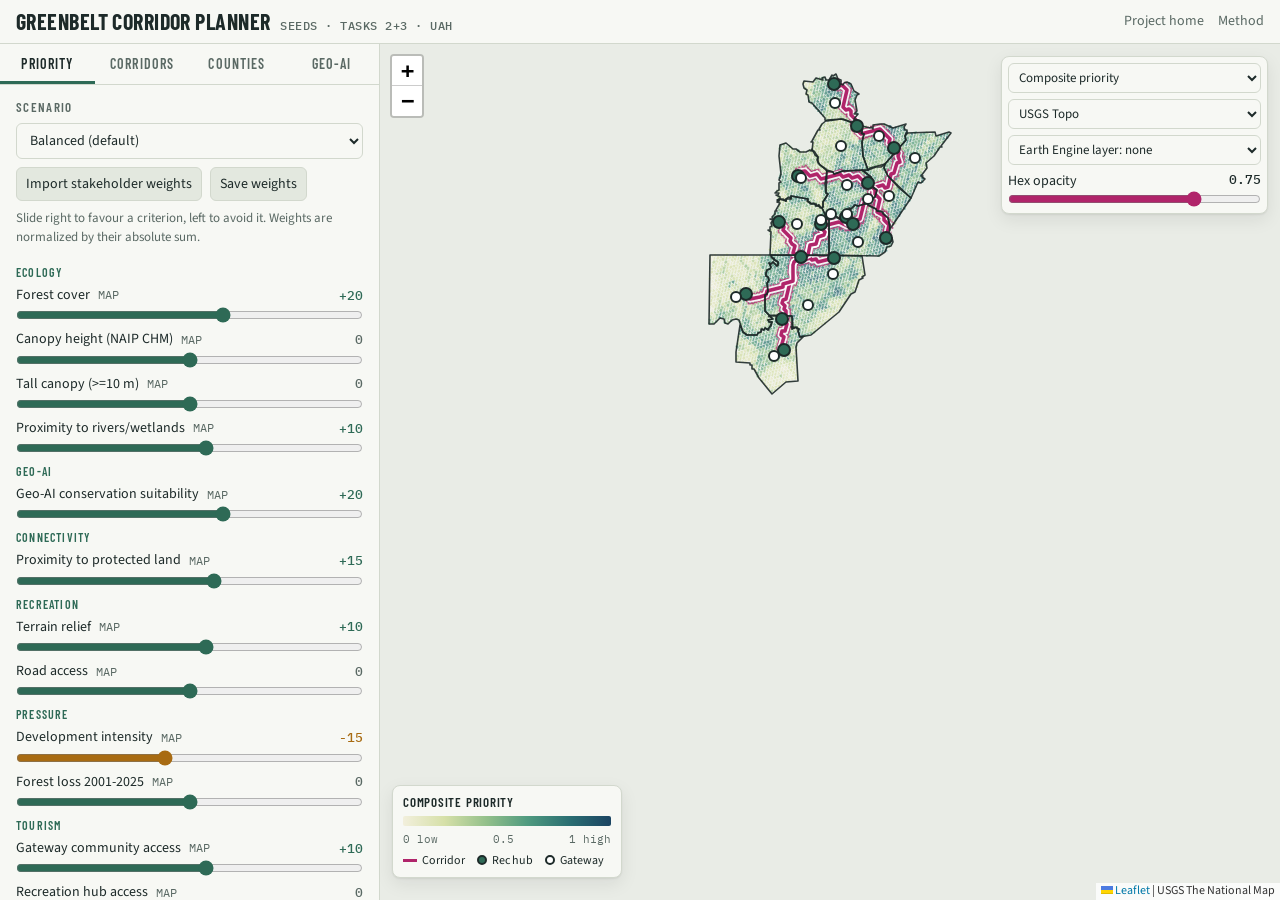
==== Task 2 Multi-County Feasibility Study and Greenbelt Corridor Planning/greenbelt_corridor_planner/docs/tool/index.html @ 0cd9804b "Greenbelt corridor planner: fresh build with GEE data" ====
<!doctype html>
<html lang="en">
<head>
<meta charset="utf-8">
<meta name="viewport" content="width=device-width, initial-scale=1, viewport-fit=cover">
<title>Greenbelt Corridor Planner</title>
<meta name="description" content="SEEDS Tasks 2 + 3: GIS land prioritization, Geo-AI suitability and least-cost greenbelt corridor planning for 12 counties in NE Alabama and SE Tennessee.">
<link rel="preconnect" href="https://fonts.googleapis.com">
<link rel="preconnect" href="https://fonts.gstatic.com" crossorigin>
<link rel="stylesheet" href="https://fonts.googleapis.com/css2?family=Barlow+Condensed:wght@500;600;700&family=IBM+Plex+Mono:wght@400;500&family=Source+Sans+3:wght@400;600&display=swap">
<link rel="stylesheet" href="../assets/vendor/leaflet.css">
<link rel="stylesheet" href="../assets/app.css">
</head>
<body>
<div class="app">
  <header class="bar">
    <div class="brand"><b>Greenbelt Corridor Planner</b><span>SEEDS · TASKS 2+3 · UAH</span></div>
    <nav><a href="../">Project home</a><a href="#method" id="nav-method">Method</a></nav>
  </header>
  <div class="banner" id="demo-banner" hidden>
    Showing <b>synthetic demo criteria</b>. Values are illustrative only. Run
    <code>python -m seeds_cds run</code> to load Earth Engine data.
  </div>
  <main class="shell">
    <aside class="panel">
      <div class="tabs" role="tablist">
        <button role="tab" id="t-priority" aria-selected="true" aria-controls="p-priority">Priority</button>
        <button role="tab" id="t-corridor" aria-selected="false" aria-controls="p-corridor">Corridors</button>
        <button role="tab" id="t-county" aria-selected="false" aria-controls="p-county">Counties</button>
        <button role="tab" id="t-ai" aria-selected="false" aria-controls="p-ai">Geo-AI</button>
      </div>

      <!-- PRIORITY -->
      <div class="tabpane" id="p-priority" role="tabpanel">
        <div class="sec">
          <h3>Scenario</h3>
          <div class="row"><select id="scenario" aria-label="Scenario preset"></select></div>
          <div class="row">
            <label class="btn" for="import-weights">Import stakeholder weights</label>
            <input type="file" id="import-weights" accept=".json,application/json" hidden>
            <button class="btn" id="export-weights">Save weights</button>
          </div>
          <p class="hint" id="weights-note">Slide right to favour a criterion, left to avoid it. Weights are normalized by their absolute sum.</p>
        </div>
        <div class="sec" id="weights"></div>
        <div class="sec">
          <h3>Map filters</h3>
          <div class="row"><select id="county-filter" aria-label="County filter"><option value="">All 12 counties</option></select></div>
          <label class="chk"><input type="checkbox" id="hide-protected"> Hide cells already &gt;50% protected</label>
          <label class="chk"><input type="checkbox" id="top-only"> Show top 20% only</label>
        </div>
      </div>

      <!-- CORRIDORS -->
      <div class="tabpane" id="p-corridor" role="tabpanel" hidden>
        <div class="sec">
          <h3>Mode</h3>
          <div class="seg" id="mode">
            <button aria-pressed="true" data-mode="network">Greenbelt network</button>
            <button aria-pressed="false" data-mode="p2p">Point to point</button>
          </div>
          <p class="hint" id="mode-hint"></p>
        </div>
        <div class="sec" id="network-ctl">
          <h3>Connect these hubs</h3>
          <div class="hubs" id="hub-list"></div>
        </div>
        <div class="sec" id="p2p-ctl" hidden>
          <h3>Route</h3>
          <div class="row"><select id="p2p-from" aria-label="Start hub"></select></div>
          <div class="row"><select id="p2p-to" aria-label="End hub"></select></div>
          <p class="hint">Or click the map: first click sets the start, second sets the end.</p>
        </div>
        <div class="sec">
          <h3>Resistance model</h3>
          <div class="param"><span>Priority exponent</span><output id="o-exp"></output>
            <input type="range" id="c-exp" min="1" max="4" step="0.5"></div>
          <div class="param"><span>Discount through protected land</span><output id="o-disc"></output>
            <input type="range" id="c-disc" min="0" max="0.9" step="0.05"></div>
          <div class="param"><span>Development barrier above</span><output id="o-bar"></output>
            <input type="range" id="c-bar" min="0.3" max="1" step="0.05"></div>
          <div class="param"><span>Corridor zone width (rings)</span><output id="o-ring"></output>
            <input type="range" id="c-ring" min="0" max="3" step="1"></div>
        </div>
        <div class="sec">
          <h3>Result</h3>
          <div class="stats" id="corr-stats"></div>
        </div>
        <div class="sec">
          <h3>Links</h3>
          <div class="tbl"><table id="links"></table></div>
        </div>
        <div class="sec">
          <h3>Conservation candidates in corridor</h3>
          <p class="hint">Unprotected cells inside the corridor zone, ranked by priority. These are the parcels to review for easements or acquisition.</p>
          <div class="tbl"><table id="cands"></table></div>
        </div>
      </div>

      <!-- COUNTIES -->
      <div class="tabpane" id="p-county" role="tabpanel" hidden>
        <div class="sec">
          <h3>County summary · current scenario</h3>
          <div class="tbl"><table id="county-tbl"></table></div>
          <p class="hint">Top 20% = share of the county's cells in the regional top quintile. Corridor = cells in the corridor zone.</p>
        </div>
        <div class="sec">
          <h3>Export</h3>
          <div class="row">
            <button class="btn" id="dl-cells">Cells GeoJSON</button>
            <button class="btn" id="dl-corr">Corridor GeoJSON</button>
            <button class="btn" id="dl-cands">Candidates CSV</button>
          </div>
        </div>
      </div>

      <!-- GEO-AI -->
      <div class="tabpane" id="p-ai" role="tabpanel" hidden>
        <div class="sec">
          <h3>Conservation suitability model</h3>
          <div class="stats" id="ai-stats"></div>
        </div>
        <div class="sec">
          <h3>Predictor importance</h3>
          <div class="bars" id="ai-imp"></div>
        </div>
        <div class="sec method" id="method">
          <h3>Method</h3>
          <p>The region is tiled into H3 hexagons. Earth Engine computes zonal means for each cell from NLCD land cover, 3DEP terrain, NAIP-derived 0.6 m canopy height, Hansen forest loss, Sentinel-2 seasonal indices, TIGER roads, HydroSHEDS rivers and PAD-US protected areas.</p>
          <p>The Geo-AI layer is a random forest trained to separate GAP 1–2 protected land from unprotected background. Distance-to-protected is excluded as a predictor. High probability on unprotected land flags places that look like what the region already protects.</p>
          <p>Each criterion is converted to a percentile rank from 0 to 1 across the region. Priority is the signed weighted sum, rescaled from 0 to 1. Corridors are least-cost paths across the hex graph with cell resistance <code>(1 − priority)^k</code>. Resistance is discounted through protected land and multiplied tenfold in heavily developed cells. The greenbelt network is the minimum spanning tree of least-cost links between the selected hubs.</p>
          <p>Hub locations are approximate and should be verified before reporting.</p>
        </div>
      </div>
    </aside>

    <section class="mapwrap">
      <div id="map" role="application" aria-label="Priority map"></div>
      <div class="mapctl">
        <select id="view" aria-label="Map layer"></select>
        <select id="basemap" aria-label="Basemap">
          <option value="topo">USGS Topo</option>
          <option value="imagery">Imagery</option>
          <option value="osm">OpenStreetMap</option>
          <option value="none">No basemap</option>
        </select>
        <select id="eelayer" aria-label="Earth Engine layer"><option value="">Earth Engine layer: none</option></select>
        <div class="param" id="ee-op-row" hidden><span>EE layer opacity</span><output id="o-eeop"></output>
          <input type="range" id="ee-opacity" min="0.1" max="1" step="0.05" value="0.9"></div>
        <div class="param"><span>Hex opacity</span><output id="o-op"></output>
          <input type="range" id="opacity" min="0" max="1" step="0.05" value="0.75"></div>
        <p class="hint" id="ee-note" hidden></p>
      </div>
      <div class="status" id="status" hidden></div>
      <div class="legend" id="legend"></div>
    </section>
  </main>
</div>
<script src="../assets/vendor/leaflet.js"></script>
<script src="../assets/vendor/h3-js.umd.js"></script>
<script src="../assets/engine.js"></script>
<script src="../assets/app.js"></script>
</body>
</html>
---- Task 2 Multi-County Feasibility Study and Greenbelt Corridor Planning/greenbelt_corridor_planner/docs/assets/vendor/leaflet.css ----
/* required styles */

.leaflet-pane,
.leaflet-tile,
.leaflet-marker-icon,
.leaflet-marker-shadow,
.leaflet-tile-container,
.leaflet-pane > svg,
.leaflet-pane > canvas,
.leaflet-zoom-box,
.leaflet-image-layer,
.leaflet-layer {
	position: absolute;
	left: 0;
	top: 0;
	}
.leaflet-container {
	overflow: hidden;
	}
.leaflet-tile,
.leaflet-marker-icon,
.leaflet-marker-shadow {
	-webkit-user-select: none;
	   -moz-user-select: none;
	        user-select: none;
	  -webkit-user-drag: none;
	}
/* Prevents IE11 from highlighting tiles in blue */
.leaflet-tile::selection {
	background: transparent;
}
/* Safari renders non-retina tile on retina better with this, but Chrome is worse */
.leaflet-safari .leaflet-tile {
	image-rendering: -webkit-optimize-contrast;
	}
/* hack that prevents hw layers "stretching" when loading new tiles */
.leaflet-safari .leaflet-tile-container {
	width: 1600px;
	height: 1600px;
	-webkit-transform-origin: 0 0;
	}
.leaflet-marker-icon,
.leaflet-marker-shadow {
	display: block;
	}
/* .leaflet-container svg: reset svg max-width decleration shipped in Joomla! (joomla.org) 3.x */
/* .leaflet-container img: map is broken in FF if you have max-width: 100% on tiles */
.leaflet-container .leaflet-overlay-pane svg {
	max-width: none !important;
	max-height: none !important;
	}
.leaflet-container .leaflet-marker-pane img,
.leaflet-container .leaflet-shadow-pane img,
.leaflet-container .leaflet-tile-pane img,
.leaflet-container img.leaflet-image-layer,
.leaflet-container .leaflet-tile {
	max-width: none !important;
	max-height: none !important;
	width: auto;
	padding: 0;
	}

.leaflet-container img.leaflet-tile {
	/* See: https://bugs.chromium.org/p/chromium/issues/detail?id=600120 */
	mix-blend-mode: plus-lighter;
}

.leaflet-container.leaflet-touch-zoom {
	-ms-touch-action: pan-x pan-y;
	touch-action: pan-x pan-y;
	}
.leaflet-container.leaflet-touch-drag {
	-ms-touch-action: pinch-zoom;
	/* Fallback for FF which doesn't support pinch-zoom */
	touch-action: none;
	touch-action: pinch-zoom;
}
.leaflet-container.leaflet-touch-drag.leaflet-touch-zoom {
	-ms-touch-action: none;
	touch-action: none;
}
.leaflet-container {
	-webkit-tap-highlight-color: transparent;
}
.leaflet-container a {
	-webkit-tap-highlight-color: rgba(51, 181, 229, 0.4);
}
.leaflet-tile {
	filter: inherit;
	visibility: hidden;
	}
.leaflet-tile-loaded {
	visibility: inherit;
	}
.leaflet-zoom-box {
	width: 0;
	height: 0;
	-moz-box-sizing: border-box;
	     box-sizing: border-box;
	z-index: 800;
	}
/* workaround for https://bugzilla.mozilla.org/show_bug.cgi?id=888319 */
.leaflet-overlay-pane svg {
	-moz-user-select: none;
	}

.leaflet-pane         { z-index: 400; }

.leaflet-tile-pane    { z-index: 200; }
.leaflet-overlay-pane { z-index: 400; }
.leaflet-shadow-pane  { z-index: 500; }
.leaflet-marker-pane  { z-index: 600; }
.leaflet-tooltip-pane   { z-index: 650; }
.leaflet-popup-pane   { z-index: 700; }

.leaflet-map-pane canvas { z-index: 100; }
.leaflet-map-pane svg    { z-index: 200; }

.leaflet-vml-shape {
	width: 1px;
	height: 1px;
	}
.lvml {
	behavior: url(#default#VML);
	display: inline-block;
	position: absolute;
	}


/* control positioning */

.leaflet-control {
	position: relative;
	z-index: 800;
	pointer-events: visiblePainted; /* IE 9-10 doesn't have auto */
	pointer-events: auto;
	}
.leaflet-top,
.leaflet-bottom {
	position: absolute;
	z-index: 1000;
	pointer-events: none;
	}
.leaflet-top {
	top: 0;
	}
.leaflet-right {
	right: 0;
	}
.leaflet-bottom {
	bottom: 0;
	}
.leaflet-left {
	left: 0;
	}
.leaflet-control {
	float: left;
	clear: both;
	}
.leaflet-right .leaflet-control {
	float: right;
	}
.leaflet-top .leaflet-control {
	margin-top: 10px;
	}
.leaflet-bottom .leaflet-control {
	margin-bottom: 10px;
	}
.leaflet-left .leaflet-control {
	margin-left: 10px;
	}
.leaflet-right .leaflet-control {
	margin-right: 10px;
	}


/* zoom and fade animations */

.leaflet-fade-anim .leaflet-popup {
	opacity: 0;
	-webkit-transition: opacity 0.2s linear;
	   -moz-transition: opacity 0.2s linear;
	        transition: opacity 0.2s linear;
	}
.leaflet-fade-anim .leaflet-map-pane .leaflet-popup {
	opacity: 1;
	}
.leaflet-zoom-animated {
	-webkit-transform-origin: 0 0;
	    -ms-transform-origin: 0 0;
	        transform-origin: 0 0;
	}
svg.leaflet-zoom-animated {
	will-change: transform;
}

.leaflet-zoom-anim .leaflet-zoom-animated {
	-webkit-transition: -webkit-transform 0.25s cubic-bezier(0,0,0.25,1);
	   -moz-transition:    -moz-transform 0.25s cubic-bezier(0,0,0.25,1);
	        transition:         transform 0.25s cubic-bezier(0,0,0.25,1);
	}
.leaflet-zoom-anim .leaflet-tile,
.leaflet-pan-anim .leaflet-tile {
	-webkit-transition: none;
	   -moz-transition: none;
	        transition: none;
	}

.leaflet-zoom-anim .leaflet-zoom-hide {
	visibility: hidden;
	}


/* cursors */

.leaflet-interactive {
	cursor: pointer;
	}
.leaflet-grab {
	cursor: -webkit-grab;
	cursor:    -moz-grab;
	cursor:         grab;
	}
.leaflet-crosshair,
.leaflet-crosshair .leaflet-interactive {
	cursor: crosshair;
	}
.leaflet-popup-pane,
.leaflet-control {
	cursor: auto;
	}
.leaflet-dragging .leaflet-grab,
.leaflet-dragging .leaflet-grab .leaflet-interactive,
.leaflet-dragging .leaflet-marker-draggable {
	cursor: move;
	cursor: -webkit-grabbing;
	cursor:    -moz-grabbing;
	cursor:         grabbing;
	}

/* marker & overlays interactivity */
.leaflet-marker-icon,
.leaflet-marker-shadow,
.leaflet-image-layer,
.leaflet-pane > svg path,
.leaflet-tile-container {
	pointer-events: none;
	}

.leaflet-marker-icon.leaflet-interactive,
.leaflet-image-layer.leaflet-interactive,
.leaflet-pane > svg path.leaflet-interactive,
svg.leaflet-image-layer.leaflet-interactive path {
	pointer-events: visiblePainted; /* IE 9-10 doesn't have auto */
	pointer-events: auto;
	}

/* visual tweaks */

.leaflet-container {
	background: #ddd;
	outline-offset: 1px;
	}
.leaflet-container a {
	color: #0078A8;
	}
.leaflet-zoom-box {
	border: 2px dotted #38f;
	background: rgba(255,255,255,0.5);
	}


/* general typography */
.leaflet-container {
	font-family: "Helvetica Neue", Arial, Helvetica, sans-serif;
	font-size: 12px;
	font-size: 0.75rem;
	line-height: 1.5;
	}


/* general toolbar styles */

.leaflet-bar {
	box-shadow: 0 1px 5px rgba(0,0,0,0.65);
	border-radius: 4px;
	}
.leaflet-bar a {
	background-color: #fff;
	border-bottom: 1px solid #ccc;
	width: 26px;
	height: 26px;
	line-height: 26px;
	display: block;
	text-align: center;
	text-decoration: none;
	color: black;
	}
.leaflet-bar a,
.leaflet-control-layers-toggle {
	background-position: 50% 50%;
	background-repeat: no-repeat;
	display: block;
	}
.leaflet-bar a:hover,
.leaflet-bar a:focus {
	background-color: #f4f4f4;
	}
.leaflet-bar a:first-child {
	border-top-left-radius: 4px;
	border-top-right-radius: 4px;
	}
.leaflet-bar a:last-child {
	border-bottom-left-radius: 4px;
	border-bottom-right-radius: 4px;
	border-bottom: none;
	}
.leaflet-bar a.leaflet-disabled {
	cursor: default;
	background-color: #f4f4f4;
	color: #bbb;
	}

.leaflet-touch .leaflet-bar a {
	width: 30px;
	height: 30px;
	line-height: 30px;
	}
.leaflet-touch .leaflet-bar a:first-child {
	border-top-left-radius: 2px;
	border-top-right-radius: 2px;
	}
.leaflet-touch .leaflet-bar a:last-child {
	border-bottom-left-radius: 2px;
	border-bottom-right-radius: 2px;
	}

/* zoom control */

.leaflet-control-zoom-in,
.leaflet-control-zoom-out {
	font: bold 18px 'Lucida Console', Monaco, monospace;
	text-indent: 1px;
	}

.leaflet-touch .leaflet-control-zoom-in, .leaflet-touch .leaflet-control-zoom-out  {
	font-size: 22px;
	}


/* layers control */

.leaflet-control-layers {
	box-shadow: 0 1px 5px rgba(0,0,0,0.4);
	background: #fff;
	border-radius: 5px;
	}
.leaflet-control-layers-toggle {
	background-image: url(images/layers.png);
	width: 36px;
	height: 36px;
	}
.leaflet-retina .leaflet-control-layers-toggle {
	background-image: url(images/layers-2x.png);
	background-size: 26px 26px;
	}
.leaflet-touch .leaflet-control-layers-toggle {
	width: 44px;
	height: 44px;
	}
.leaflet-control-layers .leaflet-control-layers-list,
.leaflet-control-layers-expanded .leaflet-control-layers-toggle {
	display: none;
	}
.leaflet-control-layers-expanded .leaflet-control-layers-list {
	display: block;
	position: relative;
	}
.leaflet-control-layers-expanded {
	padding: 6px 10px 6px 6px;
	color: #333;
	background: #fff;
	}
.leaflet-control-layers-scrollbar {
	overflow-y: scroll;
	overflow-x: hidden;
	padding-right: 5px;
	}
.leaflet-control-layers-selector {
	margin-top: 2px;
	position: relative;
	top: 1px;
	}
.leaflet-control-layers label {
	display: block;
	font-size: 13px;
	font-size: 1.08333em;
	}
.leaflet-control-layers-separator {
	height: 0;
	border-top: 1px solid #ddd;
	margin: 5px -10px 5px -6px;
	}

/* Default icon URLs */
.leaflet-default-icon-path { /* used only in path-guessing heuristic, see L.Icon.Default */
	background-image: url(images/marker-icon.png);
	}


/* attribution and scale controls */

.leaflet-container .leaflet-control-attribution {
	background: #fff;
	background: rgba(255, 255, 255, 0.8);
	margin: 0;
	}
.leaflet-control-attribution,
.leaflet-control-scale-line {
	padding: 0 5px;
	color: #333;
	line-height: 1.4;
	}
.leaflet-control-attribution a {
	text-decoration: none;
	}
.leaflet-control-attribution a:hover,
.leaflet-control-attribution a:focus {
	text-decoration: underline;
	}
.leaflet-attribution-flag {
	display: inline !important;
	vertical-align: baseline !important;
	width: 1em;
	height: 0.6669em;
	}
.leaflet-left .leaflet-control-scale {
	margin-left: 5px;
	}
.leaflet-bottom .leaflet-control-scale {
	margin-bottom: 5px;
	}
.leaflet-control-scale-line {
	border: 2px solid #777;
	border-top: none;
	line-height: 1.1;
	padding: 2px 5px 1px;
	white-space: nowrap;
	-moz-box-sizing: border-box;
	     box-sizing: border-box;
	background: rgba(255, 255, 255, 0.8);
	text-shadow: 1px 1px #fff;
	}
.leaflet-control-scale-line:not(:first-child) {
	border-top: 2px solid #777;
	border-bottom: none;
	margin-top: -2px;
	}
.leaflet-control-scale-line:not(:first-child):not(:last-child) {
	border-bottom: 2px solid #777;
	}

.leaflet-touch .leaflet-control-attribution,
.leaflet-touch .leaflet-control-layers,
.leaflet-touch .leaflet-bar {
	box-shadow: none;
	}
.leaflet-touch .leaflet-control-layers,
.leaflet-touch .leaflet-bar {
	border: 2px solid rgba(0,0,0,0.2);
	background-clip: padding-box;
	}


/* popup */

.leaflet-popup {
	position: absolute;
	text-align: center;
	margin-bottom: 20px;
	}
.leaflet-popup-content-wrapper {
	padding: 1px;
	text-align: left;
	border-radius: 12px;
	}
.leaflet-popup-content {
	margin: 13px 24px 13px 20px;
	line-height: 1.3;
	font-size: 13px;
	font-size: 1.08333em;
	min-height: 1px;
	}
.leaflet-popup-content p {
	margin: 17px 0;
	margin: 1.3em 0;
	}
.leaflet-popup-tip-container {
	width: 40px;
	height: 20px;
	position: absolute;
	left: 50%;
	margin-top: -1px;
	margin-left: -20px;
	overflow: hidden;
	pointer-events: none;
	}
.leaflet-popup-tip {
	width: 17px;
	height: 17px;
	padding: 1px;

	margin: -10px auto 0;
	pointer-events: auto;

	-webkit-transform: rotate(45deg);
	   -moz-transform: rotate(45deg);
	    -ms-transform: rotate(45deg);
	        transform: rotate(45deg);
	}
.leaflet-popup-content-wrapper,
.leaflet-popup-tip {
	background: white;
	color: #333;
	box-shadow: 0 3px 14px rgba(0,0,0,0.4);
	}
.leaflet-container a.leaflet-popup-close-button {
	position: absolute;
	top: 0;
	right: 0;
	border: none;
	text-align: center;
	width: 24px;
	height: 24px;
	font: 16px/24px Tahoma, Verdana, sans-serif;
	color: #757575;
	text-decoration: none;
	background: transparent;
	}
.leaflet-container a.leaflet-popup-close-button:hover,
.leaflet-container a.leaflet-popup-close-button:focus {
	color: #585858;
	}
.leaflet-popup-scrolled {
	overflow: auto;
	}

.leaflet-oldie .leaflet-popup-content-wrapper {
	-ms-zoom: 1;
	}
.leaflet-oldie .leaflet-popup-tip {
	width: 24px;
	margin: 0 auto;

	-ms-filter: "progid:DXImageTransform.Microsoft.Matrix(M11=0.70710678, M12=0.70710678, M21=-0.70710678, M22=0.70710678)";
	filter: progid:DXImageTransform.Microsoft.Matrix(M11=0.70710678, M12=0.70710678, M21=-0.70710678, M22=0.70710678);
	}

.leaflet-oldie .leaflet-control-zoom,
.leaflet-oldie .leaflet-control-layers,
.leaflet-oldie .leaflet-popup-content-wrapper,
.leaflet-oldie .leaflet-popup-tip {
	border: 1px solid #999;
	}


/* div icon */

.leaflet-div-icon {
	background: #fff;
	border: 1px solid #666;
	}


/* Tooltip */
/* Base styles for the element that has a tooltip */
.leaflet-tooltip {
	position: absolute;
	padding: 6px;
	background-color: #fff;
	border: 1px solid #fff;
	border-radius: 3px;
	color: #222;
	white-space: nowrap;
	-webkit-user-select: none;
	-moz-user-select: none;
	-ms-user-select: none;
	user-select: none;
	pointer-events: none;
	box-shadow: 0 1px 3px rgba(0,0,0,0.4);
	}
.leaflet-tooltip.leaflet-interactive {
	cursor: pointer;
	pointer-events: auto;
	}
.leaflet-tooltip-top:before,
.leaflet-tooltip-bottom:before,
.leaflet-tooltip-left:before,
.leaflet-tooltip-right:before {
	position: absolute;
	pointer-events: none;
	border: 6px solid transparent;
	background: transparent;
	content: "";
	}

/* Directions */

.leaflet-tooltip-bottom {
	margin-top: 6px;
}
.leaflet-tooltip-top {
	margin-top: -6px;
}
.leaflet-tooltip-bottom:before,
.leaflet-tooltip-top:before {
	left: 50%;
	margin-left: -6px;
	}
.leaflet-tooltip-top:before {
	bottom: 0;
	margin-bottom: -12px;
	border-top-color: #fff;
	}
.leaflet-tooltip-bottom:before {
	top: 0;
	margin-top: -12px;
	margin-left: -6px;
	border-bottom-color: #fff;
	}
.leaflet-tooltip-left {
	margin-left: -6px;
}
.leaflet-tooltip-right {
	margin-left: 6px;
}
.leaflet-tooltip-left:before,
.leaflet-tooltip-right:before {
	top: 50%;
	margin-top: -6px;
	}
.leaflet-tooltip-left:before {
	right: 0;
	margin-right: -12px;
	border-left-color: #fff;
	}
.leaflet-tooltip-right:before {
	left: 0;
	margin-left: -12px;
	border-right-color: #fff;
	}

/* Printing */

@media print {
	/* Prevent printers from removing background-images of controls. */
	.leaflet-control {
		-webkit-print-color-adjust: exact;
		print-color-adjust: exact;
		}
	}
---- Task 2 Multi-County Feasibility Study and Greenbelt Corridor Planning/greenbelt_corridor_planner/docs/assets/app.css ----
/* Layout: one-screen planner — control panel (tabs) beside a full-bleed map; stacks map-over-panel on phones.
   Look: park-signage condensed caps over a cool lichen-grey ground; magenta = proposed corridor (planning-map convention). */
:root {
  --bg: #e9ece6;
  --panel: #f7f8f4;
  --ink: #1d2a29;
  --muted: #5a6964;
  --rule: #d2d8cd;
  --forest: #2e6a56;
  --ochre: #a86b12;
  --accent: #b0246a;
  --chip: #e3e8df;
  --shadow: 0 1px 2px rgb(20 30 28 / .08), 0 6px 18px rgb(20 30 28 / .08);
  --f-display: "Barlow Condensed", "Arial Narrow", "Roboto Condensed", sans-serif;
  --f-body: "Source Sans 3", "Segoe UI", system-ui, sans-serif;
  --f-mono: "IBM Plex Mono", ui-monospace, "SFMono-Regular", Menlo, monospace;
}
@media (prefers-color-scheme: dark) {
  :root:not([data-theme="light"]) {
    --bg: #111715; --panel: #18201d; --ink: #e3e9e2; --muted: #9aa8a1; --rule: #2b3632;
    --forest: #70b79a; --ochre: #e0a54a; --accent: #ea5aa1; --chip: #222c29;
    --shadow: 0 1px 2px rgb(0 0 0 / .4), 0 6px 18px rgb(0 0 0 / .35); color-scheme: dark;
  }
}
:root[data-theme="dark"] {
  --bg: #111715; --panel: #18201d; --ink: #e3e9e2; --muted: #9aa8a1; --rule: #2b3632;
  --forest: #70b79a; --ochre: #e0a54a; --accent: #ea5aa1; --chip: #222c29;
  --shadow: 0 1px 2px rgb(0 0 0 / .4), 0 6px 18px rgb(0 0 0 / .35); color-scheme: dark;
}

html, body { height: 100%; }
body { background: var(--bg); color: var(--ink); font: 15px/1.45 var(--f-body); margin: 0; }
* { box-sizing: border-box; }
[hidden] { display: none !important; }
button, input, select { font: inherit; color: inherit; }
:focus-visible { outline: 2px solid var(--accent); outline-offset: 2px; }

.app { height: 100%; display: grid; grid-template-rows: auto auto 1fr; }
.bar {
  display: flex; align-items: center; gap: 16px; flex-wrap: wrap;
  padding: 10px 16px; border-bottom: 1px solid var(--rule); background: var(--panel);
}
.brand { display: flex; align-items: baseline; gap: 10px; min-width: 0; }
.brand b { font: 700 22px/1 var(--f-display); letter-spacing: .02em; text-transform: uppercase; }
.brand span { font: 500 12px var(--f-mono); color: var(--muted); letter-spacing: .04em; }
.bar nav { margin-left: auto; display: flex; gap: 14px; font-size: 14px; }
.bar nav a { color: var(--muted); text-decoration: none; }
.bar nav a:hover { color: var(--ink); text-decoration: underline; }
.banner {
  padding: 8px 16px; font-size: 13px; background: color-mix(in srgb, var(--ochre) 16%, var(--panel));
  border-bottom: 1px solid var(--rule);
}
.banner code { font-family: var(--f-mono); font-size: 12px; }

.shell { display: grid; grid-template-columns: minmax(320px, 380px) 1fr; min-height: 0; }
.panel { background: var(--panel); border-right: 1px solid var(--rule); overflow-y: auto; min-width: 0; }
.mapwrap { position: relative; min-height: 0; }
#map { position: absolute; inset: 0; background: var(--bg); }
@media (max-width: 820px) {
  .app { height: auto; }
  .shell { grid-template-columns: 1fr; }
  .mapwrap { height: 62vh; order: -1; }
  .panel { border-right: 0; border-top: 1px solid var(--rule); overflow: visible; }
}

/* tabs */
.tabs { display: flex; position: sticky; top: 0; z-index: 2; background: var(--panel); border-bottom: 1px solid var(--rule); }
.tabs button {
  flex: 1; border: 0; background: none; padding: 11px 4px 9px; cursor: pointer;
  font: 600 14px var(--f-display); letter-spacing: .08em; text-transform: uppercase; color: var(--muted);
  border-bottom: 3px solid transparent;
}
.tabs button[aria-selected="true"] { color: var(--ink); border-bottom-color: var(--forest); }
.tabpane { padding: 14px 16px 24px; display: grid; gap: 18px; }

.sec { display: grid; gap: 8px; }
.sec > h3, .grp > h4 {
  margin: 0; font: 600 13px var(--f-display); letter-spacing: .1em; text-transform: uppercase; color: var(--muted);
}
.grp { display: grid; gap: 6px; }
.grp > h4 { font-size: 12px; color: var(--forest); }
.row { display: flex; gap: 8px; align-items: center; flex-wrap: wrap; }
.row > * { min-width: 0; }
.hint { font-size: 13px; color: var(--muted); margin: 0; }
select, .btn, input[type="number"] {
  border: 1px solid var(--rule); background: var(--panel); border-radius: 6px; padding: 6px 9px; font-size: 14px;
}
select { flex: 1; }
.btn { cursor: pointer; background: var(--chip); }
.btn:hover { border-color: var(--muted); }
.btn.primary { background: var(--forest); color: var(--panel); border-color: var(--forest); }
.seg { display: flex; border: 1px solid var(--rule); border-radius: 6px; overflow: hidden; }
.seg button { flex: 1; border: 0; padding: 7px 8px; background: none; cursor: pointer; font-size: 14px; }
.seg button[aria-pressed="true"] { background: var(--ink); color: var(--panel); }

/* weight sliders */
.wt { display: grid; grid-template-columns: 1fr auto; gap: 2px 8px; align-items: center; }
.wt label { font-size: 14px; display: flex; gap: 6px; align-items: center; min-width: 0; }
.wt label .eye {
  border: 0; background: none; padding: 0 2px; cursor: pointer; color: var(--muted); font-size: 12px;
  font-family: var(--f-mono);
}
.wt label .eye[aria-pressed="true"] { color: var(--accent); }
.wt output { font: 500 13px var(--f-mono); font-variant-numeric: tabular-nums; min-width: 3.5ch; text-align: right; }
.wt output.neg { color: var(--ochre); }
.wt output.pos { color: var(--forest); }
.wt output.zero { color: var(--muted); }
.wt input[type="range"] { grid-column: 1 / -1; width: 100%; accent-color: var(--forest); margin: 0; }
.wt.is-neg input[type="range"] { accent-color: var(--ochre); }

.chk { display: flex; gap: 8px; align-items: center; font-size: 14px; }
.hubs { display: grid; grid-template-columns: 1fr 1fr; gap: 2px 10px; max-height: 220px; overflow-y: auto;
  border: 1px solid var(--rule); border-radius: 6px; padding: 8px; }
.hubs .chk { font-size: 13px; }
.hubs h5 { grid-column: 1 / -1; margin: 4px 0 2px; font: 600 12px var(--f-display); letter-spacing: .1em;
  text-transform: uppercase; color: var(--muted); display: flex; gap: 8px; align-items: center; }
.hubs h5 button { border: 0; background: none; color: var(--forest); cursor: pointer; font-size: 12px; padding: 0; }
.param { display: grid; grid-template-columns: 1fr auto; gap: 0 8px; font-size: 14px; }
.param input { grid-column: 1 / -1; width: 100%; accent-color: var(--accent); margin: 0; }
.param output { font: 500 13px var(--f-mono); }

/* stats + tables */
.stats { display: grid; grid-template-columns: repeat(2, minmax(0, 1fr)); gap: 1px; background: var(--rule);
  border: 1px solid var(--rule); border-radius: 6px; overflow: hidden; }
.stat { background: var(--panel); padding: 8px 10px; }
.stat b { display: block; font: 600 22px/1.1 var(--f-display); font-variant-numeric: tabular-nums; }
.stat span { font-size: 12px; color: var(--muted); }
.tbl { overflow-x: auto; }
table { width: 100%; border-collapse: collapse; font-size: 13px; }
th { text-align: left; font: 600 11px var(--f-display); letter-spacing: .1em; text-transform: uppercase;
  color: var(--muted); padding: 4px 6px; border-bottom: 1px solid var(--rule); }
td { padding: 5px 6px; border-bottom: 1px solid var(--rule); font-variant-numeric: tabular-nums; }
td.n { text-align: right; font-family: var(--f-mono); font-size: 12px; }
th.n { text-align: right; }
.pill { display: inline-block; padding: 1px 7px; border-radius: 99px; font-size: 11px; font-weight: 600;
  background: var(--chip); white-space: nowrap; }
.pill.Distressed { background: color-mix(in srgb, var(--accent) 22%, var(--panel)); }
.pill.At-Risk { background: color-mix(in srgb, var(--ochre) 24%, var(--panel)); }
.pill.Transitional { background: color-mix(in srgb, var(--forest) 16%, var(--panel)); }
.bars { display: grid; gap: 4px; }
.barrow { display: grid; grid-template-columns: 9.5em 1fr 3.2em; gap: 8px; align-items: center; font-size: 13px; }
.barrow i { height: 8px; background: var(--forest); border-radius: 2px; display: block; }
.barrow .n { font: 12px var(--f-mono); text-align: right; }
.method { font-size: 14px; display: grid; gap: 8px; }
.method p { margin: 0; max-width: 62ch; }
.method code { font-family: var(--f-mono); font-size: 12px; }

/* map overlays */
.legend {
  position: absolute; z-index: 500; left: 12px; bottom: 22px; background: var(--panel); color: var(--ink);
  border: 1px solid var(--rule); border-radius: 8px; padding: 8px 10px; box-shadow: var(--shadow);
  font-size: 12px; display: grid; gap: 6px; width: 230px; max-width: calc(100% - 24px);
}
.legend .ttl { font: 600 13px var(--f-display); letter-spacing: .06em; text-transform: uppercase; }
.legend .ramp { height: 10px; border-radius: 2px; }
.legend .ticks { display: flex; justify-content: space-between; font: 11px var(--f-mono); color: var(--muted); }
.legend .keys { display: flex; flex-wrap: wrap; gap: 4px 12px; }
.legend .keys span { display: inline-flex; gap: 5px; align-items: center; }
.sw { width: 14px; height: 0; border-top: 3px solid var(--accent); display: inline-block; }
.dot { width: 10px; height: 10px; border-radius: 50%; display: inline-block; border: 2px solid #1d2a29; }
.dot.park { background: #2e6a56; }
.dot.gate { background: #fff; }
.mapctl {
  position: absolute; z-index: 500; right: 12px; top: 12px; background: var(--panel); border: 1px solid var(--rule);
  border-radius: 8px; padding: 6px; box-shadow: var(--shadow); display: grid; gap: 6px; font-size: 13px;
}
.mapctl select { font-size: 13px; padding: 4px 6px; max-width: 260px; }
.mapctl .hint { font-size: 12px; max-width: 260px; }
.status {
  position: absolute; z-index: 500; left: 50%; transform: translateX(-50%); top: 12px; background: var(--ink);
  color: var(--panel); padding: 5px 12px; border-radius: 99px; font-size: 13px; box-shadow: var(--shadow);
}
.leaflet-container { font-family: var(--f-body); }
.leaflet-tooltip.cell-tip { background: var(--panel); color: var(--ink); border: 1px solid var(--rule);
  box-shadow: var(--shadow); padding: 8px 10px; border-radius: 6px; font-size: 12px; }
.cell-tip b { font: 600 15px var(--f-display); letter-spacing: .03em; }
.cell-tip .k { color: var(--muted); }
.cell-tip table { font-size: 12px; margin-top: 4px; }
.cell-tip td { padding: 1px 4px; border: 0; }
@media (prefers-reduced-motion: reduce) { * { transition: none !important; } }
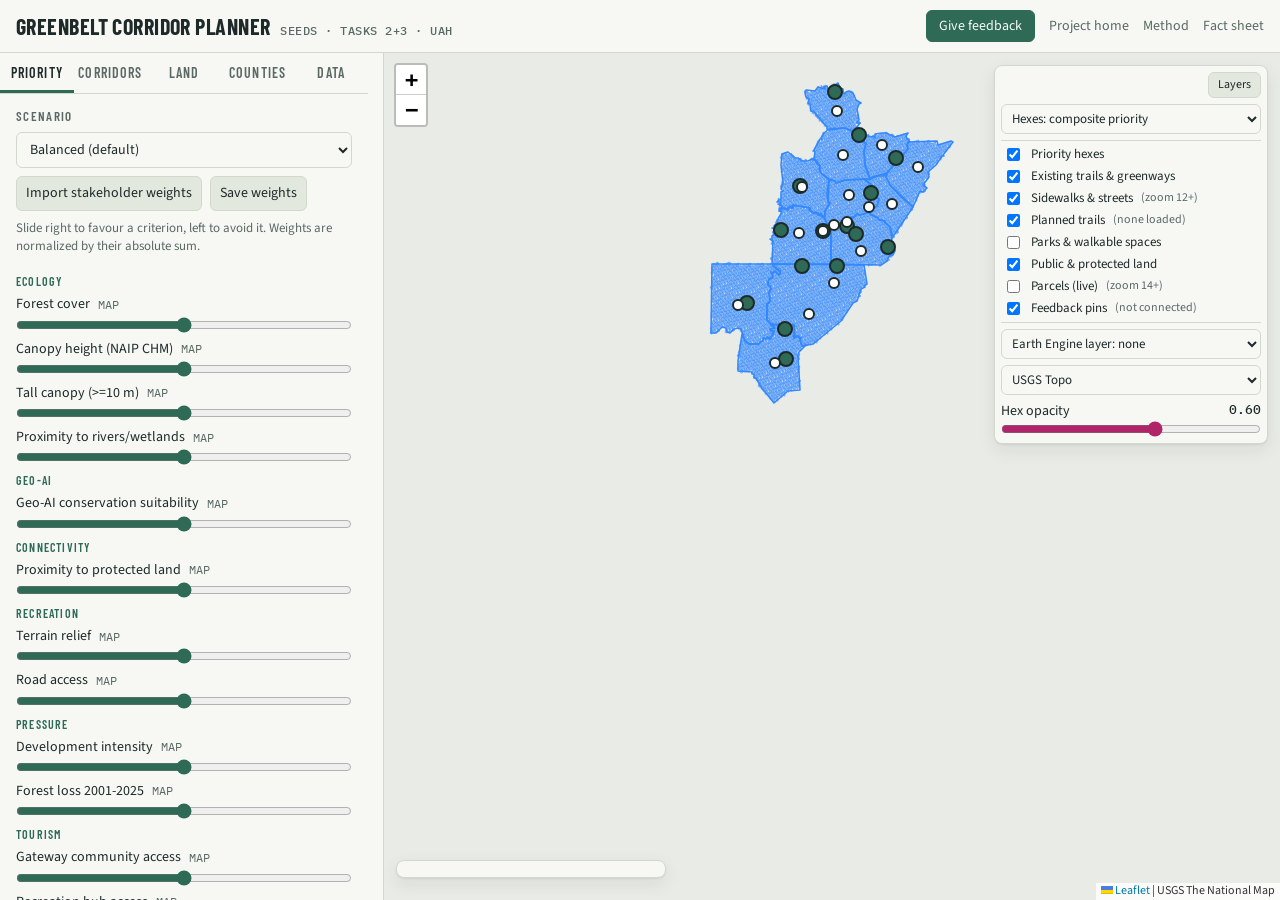
==== commit cd62c1aa: "v2 with trail and road networks, fixed panel sizes" ====
--- a/Task 2 Multi-County Feasibility Study and Greenbelt Corridor Planning/greenbelt_corridor_planner/docs/tool/index.html
+++ b/Task 2 Multi-County Feasibility Study and Greenbelt Corridor Planning/greenbelt_corridor_planner/docs/tool/index.html
@@ -4,7 +4,7 @@
 <meta charset="utf-8">
 <meta name="viewport" content="width=device-width, initial-scale=1, viewport-fit=cover">
 <title>Greenbelt Corridor Planner</title>
-<meta name="description" content="SEEDS Tasks 2 + 3: GIS land prioritization, Geo-AI suitability and least-cost greenbelt corridor planning for 12 counties in NE Alabama and SE Tennessee.">
+<meta name="description" content="SEEDS Tasks 2 + 3: land prioritization, Geo-AI suitability, existing trail networks, land ownership and trail-following greenbelt corridors for 12 counties in NE Alabama and SE Tennessee.">
 <link rel="preconnect" href="https://fonts.googleapis.com">
 <link rel="preconnect" href="https://fonts.gstatic.com" crossorigin>
 <link rel="stylesheet" href="https://fonts.googleapis.com/css2?family=Barlow+Condensed:wght@500;600;700&family=IBM+Plex+Mono:wght@400;500&family=Source+Sans+3:wght@400;600&display=swap">
@@ -15,19 +15,24 @@
 <div class="app">
   <header class="bar">
     <div class="brand"><b>Greenbelt Corridor Planner</b><span>SEEDS · TASKS 2+3 · UAH</span></div>
-    <nav><a href="../">Project home</a><a href="#method" id="nav-method">Method</a></nav>
+    <nav>
+      <button class="btn primary" id="fb-start" type="button">Give feedback</button>
+      <a href="../">Project home</a><a href="#method" id="nav-method">Method</a>
+      <a id="nav-factsheet" href="#" target="_blank" rel="noopener">Fact sheet</a>
+    </nav>
   </header>
   <div class="banner" id="demo-banner" hidden>
-    Showing <b>synthetic demo criteria</b>. Values are illustrative only. Run
-    <code>python -m seeds_cds run</code> to load Earth Engine data.
+    Showing <b>synthetic demo data</b> (criteria, trails, roads and public land are illustrative only). Run
+    <code>python -m seeds_cds run</code> to load Earth Engine data and real trail networks.
   </div>
   <main class="shell">
     <aside class="panel">
       <div class="tabs" role="tablist">
         <button role="tab" id="t-priority" aria-selected="true" aria-controls="p-priority">Priority</button>
         <button role="tab" id="t-corridor" aria-selected="false" aria-controls="p-corridor">Corridors</button>
+        <button role="tab" id="t-land" aria-selected="false" aria-controls="p-land">Land</button>
         <button role="tab" id="t-county" aria-selected="false" aria-controls="p-county">Counties</button>
-        <button role="tab" id="t-ai" aria-selected="false" aria-controls="p-ai">Geo-AI</button>
+        <button role="tab" id="t-ai" aria-selected="false" aria-controls="p-ai">Data</button>
       </div>
 
       <!-- PRIORITY -->
@@ -38,7 +43,7 @@
           <div class="row">
             <label class="btn" for="import-weights">Import stakeholder weights</label>
             <input type="file" id="import-weights" accept=".json,application/json" hidden>
-            <button class="btn" id="export-weights">Save weights</button>
+            <button class="btn" id="export-weights" type="button">Save weights</button>
           </div>
           <p class="hint" id="weights-note">Slide right to favour a criterion, left to avoid it. Weights are normalized by their absolute sum.</p>
         </div>
@@ -56,8 +61,8 @@
         <div class="sec">
           <h3>Mode</h3>
           <div class="seg" id="mode">
-            <button aria-pressed="true" data-mode="network">Greenbelt network</button>
-            <button aria-pressed="false" data-mode="p2p">Point to point</button>
+            <button type="button" aria-pressed="true" data-mode="network">Greenbelt network</button>
+            <button type="button" aria-pressed="false" data-mode="p2p">Point to point</button>
           </div>
           <p class="hint" id="mode-hint"></p>
         </div>
@@ -67,32 +72,70 @@
         </div>
         <div class="sec" id="p2p-ctl" hidden>
           <h3>Route</h3>
-          <div class="row"><select id="p2p-from" aria-label="Start hub"></select></div>
-          <div class="row"><select id="p2p-to" aria-label="End hub"></select></div>
+          <div class="row"><select id="p2p-from" aria-label="Start"></select></div>
+          <div class="row"><select id="p2p-to" aria-label="End"></select></div>
           <p class="hint">Or click the map: first click sets the start, second sets the end.</p>
         </div>
         <div class="sec">
-          <h3>Resistance model</h3>
-          <div class="param"><span>Priority exponent</span><output id="o-exp"></output>
-            <input type="range" id="c-exp" min="1" max="4" step="0.5"></div>
+          <h3>Result</h3>
+          <div class="stats" id="corr-stats"></div>
+          <div class="mix" id="corr-mix" aria-label="Corridor composition"></div>
+          <p class="hint" id="net-note"></p>
+        </div>
+        <div class="sec">
+          <h3>Routing costs <span class="k">per km</span></h3>
+          <div class="param"><span>Existing trails &amp; greenways</span><output id="o-trail"></output>
+            <input type="range" id="c-trail" min="0.02" max="1" step="0.02"></div>
+          <div class="param"><span>Sidewalks &amp; local streets</span><output id="o-street"></output>
+            <input type="range" id="c-street" min="0.1" max="3" step="0.05"></div>
+          <div class="param"><span>New trail construction</span><output id="o-new"></output>
+            <input type="range" id="c-new" min="0.2" max="5" step="0.1"></div>
           <div class="param"><span>Discount through protected land</span><output id="o-disc"></output>
             <input type="range" id="c-disc" min="0" max="0.9" step="0.05"></div>
           <div class="param"><span>Development barrier above</span><output id="o-bar"></output>
             <input type="range" id="c-bar" min="0.3" max="1" step="0.05"></div>
-          <div class="param"><span>Corridor zone width (rings)</span><output id="o-ring"></output>
-            <input type="range" id="c-ring" min="0" max="3" step="1"></div>
-        </div>
-        <div class="sec">
-          <h3>Result</h3>
-          <div class="stats" id="corr-stats"></div>
+          <p class="hint" id="cost-ratio"></p>
         </div>
         <div class="sec">
           <h3>Links</h3>
           <div class="tbl"><table id="links"></table></div>
         </div>
         <div class="sec">
-          <h3>Conservation candidates in corridor</h3>
-          <p class="hint">Unprotected cells inside the corridor zone, ranked by priority. These are the parcels to review for easements or acquisition.</p>
+          <h3>Gaps to close</h3>
+          <p class="hint">Stretches with no existing trail or walkable street. These need new trail, an easement or a purchase. Longest first.</p>
+          <div class="tbl"><table id="gaps"></table></div>
+        </div>
+        <div class="sec">
+          <h3>Export</h3>
+          <div class="row">
+            <button class="btn" id="dl-corr" type="button">Corridor GeoJSON</button>
+            <button class="btn" id="dl-gaps" type="button">Gaps CSV</button>
+          </div>
+        </div>
+      </div>
+
+      <!-- LAND -->
+      <div class="tabpane" id="p-land" role="tabpanel" hidden>
+        <div class="sec">
+          <h3>Land the corridor crosses</h3>
+          <div class="stats" id="land-stats"></div>
+        </div>
+        <div class="sec">
+          <h3>Public &amp; protected land on the route</h3>
+          <p class="hint">From PAD-US. Owner, manager and public access for each unit the corridor passes through.</p>
+          <div class="tbl"><table id="padus-tbl"></table></div>
+        </div>
+        <div class="sec">
+          <h3>Parcels &amp; owners</h3>
+          <p class="hint" id="parcel-note"></p>
+          <div class="row">
+            <button class="btn primary" id="parcel-run" type="button">Find parcels along corridor</button>
+            <button class="btn" id="dl-parcels" type="button" disabled>Parcels CSV</button>
+          </div>
+          <div class="tbl"><table id="parcel-tbl"></table></div>
+        </div>
+        <div class="sec">
+          <h3>High-priority unprotected cells near the corridor</h3>
           <div class="tbl"><table id="cands"></table></div>
         </div>
       </div>
@@ -102,57 +145,94 @@
         <div class="sec">
           <h3>County summary · current scenario</h3>
           <div class="tbl"><table id="county-tbl"></table></div>
-          <p class="hint">Top 20% = share of the county's cells in the regional top quintile. Corridor = cells in the corridor zone.</p>
+          <p class="hint">Top 20% = share of the county's cells in the regional top quintile. Trail km = existing trails and greenways mapped in the county.</p>
         </div>
         <div class="sec">
           <h3>Export</h3>
-          <div class="row">
-            <button class="btn" id="dl-cells">Cells GeoJSON</button>
-            <button class="btn" id="dl-corr">Corridor GeoJSON</button>
-            <button class="btn" id="dl-cands">Candidates CSV</button>
-          </div>
-        </div>
-      </div>
-
-      <!-- GEO-AI -->
+          <div class="row"><button class="btn" id="dl-cells" type="button">Priority cells GeoJSON</button></div>
+        </div>
+      </div>
+
+      <!-- DATA / GEO-AI -->
       <div class="tabpane" id="p-ai" role="tabpanel" hidden>
         <div class="sec">
-          <h3>Conservation suitability model</h3>
+          <h3>Geo-AI conservation suitability model</h3>
           <div class="stats" id="ai-stats"></div>
         </div>
         <div class="sec">
           <h3>Predictor importance</h3>
           <div class="bars" id="ai-imp"></div>
         </div>
+        <div class="sec">
+          <h3>Trail &amp; road network</h3>
+          <div class="tbl"><table id="net-tbl"></table></div>
+        </div>
+        <div class="sec">
+          <h3>Data sources</h3>
+          <div class="tbl"><table id="src-tbl"></table></div>
+        </div>
         <div class="sec method" id="method">
           <h3>Method</h3>
-          <p>The region is tiled into H3 hexagons. Earth Engine computes zonal means for each cell from NLCD land cover, 3DEP terrain, NAIP-derived 0.6 m canopy height, Hansen forest loss, Sentinel-2 seasonal indices, TIGER roads, HydroSHEDS rivers and PAD-US protected areas.</p>
-          <p>The Geo-AI layer is a random forest trained to separate GAP 1–2 protected land from unprotected background. Distance-to-protected is excluded as a predictor. High probability on unprotected land flags places that look like what the region already protects.</p>
-          <p>Each criterion is converted to a percentile rank from 0 to 1 across the region. Priority is the signed weighted sum, rescaled from 0 to 1. Corridors are least-cost paths across the hex graph with cell resistance <code>(1 − priority)^k</code>. Resistance is discounted through protected land and multiplied tenfold in heavily developed cells. The greenbelt network is the minimum spanning tree of least-cost links between the selected hubs.</p>
-          <p>Hub locations are approximate and should be verified before reporting.</p>
+          <p>The region is tiled into H3 hexagons of about 5 km². Earth Engine summarizes land cover, terrain, canopy height, forest loss, satellite vegetation indices, rivers and protected areas for every cell.</p>
+          <p>The Geo-AI layer is a random forest that learns what strictly protected land looks like. High scores on unprotected land flag places that resemble what the region already protects.</p>
+          <p>Each criterion is ranked across the region from 0 to 1. Your weights combine them into a priority score.</p>
+          <p>Corridors are least-cost routes over the real trail, greenway, sidewalk and street network from OpenStreetMap and official trail layers. Walking an existing trail is cheap, a quiet street costs more, and building new trail costs the most. New trail is cheaper through high-priority or protected land. Routes therefore follow existing trails and only add new connectors where there is a gap.</p>
+          <p>The full method, data list and limits are in the fact sheet.</p>
         </div>
       </div>
     </aside>
 
     <section class="mapwrap">
-      <div id="map" role="application" aria-label="Priority map"></div>
-      <div class="mapctl">
-        <select id="view" aria-label="Map layer"></select>
-        <select id="basemap" aria-label="Basemap">
-          <option value="topo">USGS Topo</option>
-          <option value="imagery">Imagery</option>
-          <option value="osm">OpenStreetMap</option>
-          <option value="none">No basemap</option>
-        </select>
-        <select id="eelayer" aria-label="Earth Engine layer"><option value="">Earth Engine layer: none</option></select>
-        <div class="param" id="ee-op-row" hidden><span>EE layer opacity</span><output id="o-eeop"></output>
-          <input type="range" id="ee-opacity" min="0.1" max="1" step="0.05" value="0.9"></div>
-        <div class="param"><span>Hex opacity</span><output id="o-op"></output>
-          <input type="range" id="opacity" min="0" max="1" step="0.05" value="0.75"></div>
-        <p class="hint" id="ee-note" hidden></p>
+      <div id="map" role="application" aria-label="Planning map"></div>
+      <div class="mapctl" id="mapctl">
+        <button class="btn mapctl-toggle" id="mapctl-toggle" type="button" aria-expanded="true">Layers</button>
+        <div class="mapctl-body" id="mapctl-body">
+          <select id="view" aria-label="Hex layer"></select>
+          <div class="layers" id="layer-list"></div>
+          <select id="eelayer" aria-label="Earth Engine layer"><option value="">Earth Engine layer: none</option></select>
+          <div class="param" id="ee-op-row" hidden><span>EE layer opacity</span><output id="o-eeop"></output>
+            <input type="range" id="ee-opacity" min="0.1" max="1" step="0.05" value="0.9"></div>
+          <select id="basemap" aria-label="Basemap">
+            <option value="topo">USGS Topo</option>
+            <option value="imagery">Imagery</option>
+            <option value="osm">OpenStreetMap</option>
+            <option value="none">No basemap</option>
+          </select>
+          <div class="param"><span>Hex opacity</span><output id="o-op"></output>
+            <input type="range" id="opacity" min="0" max="1" step="0.05" value="0.6"></div>
+          <p class="hint" id="ee-note" hidden></p>
+        </div>
       </div>
       <div class="status" id="status" hidden></div>
       <div class="legend" id="legend"></div>
+
+      <!-- feedback dialog -->
+      <div class="fb" id="fb" hidden role="dialog" aria-labelledby="fb-title">
+        <form id="fb-form">
+          <h3 id="fb-title">Feedback at this location</h3>
+          <p class="hint" id="fb-where"></p>
+          <label for="fb-topic">Topic</label>
+          <select id="fb-topic">
+            <option>Corridor route</option>
+            <option>Missing or wrong trail</option>
+            <option>Land ownership / parcel</option>
+            <option>Priority scoring</option>
+            <option>Other</option>
+          </select>
+          <label for="fb-text">Comment</label>
+          <textarea id="fb-text" rows="4" required placeholder="What should planners know about this place?"></textarea>
+          <div class="row2">
+            <div><label for="fb-name">Name (optional)</label><input id="fb-name" type="text" autocomplete="name"></div>
+            <div><label for="fb-org">Organization (optional)</label><input id="fb-org" type="text" autocomplete="organization"></div>
+          </div>
+          <p class="hint">Your current scenario, weights and routing settings are attached so planners can reproduce what you saw.</p>
+          <div class="row">
+            <button class="btn primary" type="submit">Send feedback</button>
+            <button class="btn" type="button" id="fb-cancel">Cancel</button>
+          </div>
+          <div id="fb-result" class="hint" hidden></div>
+        </form>
+      </div>
     </section>
   </main>
 </div>
--- a/Task 2 Multi-County Feasibility Study and Greenbelt Corridor Planning/greenbelt_corridor_planner/docs/assets/app.css
+++ b/Task 2 Multi-County Feasibility Study and Greenbelt Corridor Planning/greenbelt_corridor_planner/docs/assets/app.css
@@ -10,6 +10,11 @@
   --ochre: #a86b12;
   --accent: #b0246a;
   --chip: #e3e8df;
+  --greenway: #13798a;
+  --trail: #7b4a1c;
+  --street: #6f7a76;
+  --land: #3d6fb0;
+  --casing: #ffffff;
   --shadow: 0 1px 2px rgb(20 30 28 / .08), 0 6px 18px rgb(20 30 28 / .08);
   --f-display: "Barlow Condensed", "Arial Narrow", "Roboto Condensed", sans-serif;
   --f-body: "Source Sans 3", "Segoe UI", system-ui, sans-serif;
@@ -18,13 +23,13 @@
 @media (prefers-color-scheme: dark) {
   :root:not([data-theme="light"]) {
     --bg: #111715; --panel: #18201d; --ink: #e3e9e2; --muted: #9aa8a1; --rule: #2b3632;
-    --forest: #70b79a; --ochre: #e0a54a; --accent: #ea5aa1; --chip: #222c29;
+    --forest: #70b79a; --ochre: #e0a54a; --accent: #ea5aa1; --chip: #222c29; --greenway: #4fc3d4; --trail: #d39a5c; --street: #9aa8a1; --land: #7ea9e6; --casing: #0d1211;
     --shadow: 0 1px 2px rgb(0 0 0 / .4), 0 6px 18px rgb(0 0 0 / .35); color-scheme: dark;
   }
 }
 :root[data-theme="dark"] {
   --bg: #111715; --panel: #18201d; --ink: #e3e9e2; --muted: #9aa8a1; --rule: #2b3632;
-  --forest: #70b79a; --ochre: #e0a54a; --accent: #ea5aa1; --chip: #222c29;
+  --forest: #70b79a; --ochre: #e0a54a; --accent: #ea5aa1; --chip: #222c29; --greenway: #4fc3d4; --trail: #d39a5c; --street: #9aa8a1; --land: #7ea9e6; --casing: #0d1211;
   --shadow: 0 1px 2px rgb(0 0 0 / .4), 0 6px 18px rgb(0 0 0 / .35); color-scheme: dark;
 }
 
@@ -35,7 +40,7 @@
 button, input, select { font: inherit; color: inherit; }
 :focus-visible { outline: 2px solid var(--accent); outline-offset: 2px; }
 
-.app { height: 100%; display: grid; grid-template-rows: auto auto 1fr; }
+.app { height: 100vh; height: 100dvh; display: grid; grid-template-rows: auto auto minmax(0, 1fr); overflow: hidden; }
 .bar {
   display: flex; align-items: center; gap: 16px; flex-wrap: wrap;
   padding: 10px 16px; border-bottom: 1px solid var(--rule); background: var(--panel);
@@ -43,7 +48,7 @@
 .brand { display: flex; align-items: baseline; gap: 10px; min-width: 0; }
 .brand b { font: 700 22px/1 var(--f-display); letter-spacing: .02em; text-transform: uppercase; }
 .brand span { font: 500 12px var(--f-mono); color: var(--muted); letter-spacing: .04em; }
-.bar nav { margin-left: auto; display: flex; gap: 14px; font-size: 14px; }
+.bar nav { margin-left: auto; display: flex; gap: 14px; font-size: 14px; align-items: center; flex-wrap: wrap; }
 .bar nav a { color: var(--muted); text-decoration: none; }
 .bar nav a:hover { color: var(--ink); text-decoration: underline; }
 .banner {
@@ -52,15 +57,18 @@
 }
 .banner code { font-family: var(--f-mono); font-size: 12px; }
 
-.shell { display: grid; grid-template-columns: minmax(320px, 380px) 1fr; min-height: 0; }
-.panel { background: var(--panel); border-right: 1px solid var(--rule); overflow-y: auto; min-width: 0; }
-.mapwrap { position: relative; min-height: 0; }
+.shell { display: grid; grid-template-columns: clamp(300px, 30vw, 400px) minmax(0, 1fr); grid-template-rows: minmax(0, 1fr); min-height: 0; overflow: hidden; }
+.panel { background: var(--panel); border-right: 1px solid var(--rule); overflow-y: auto; overflow-x: hidden; min-width: 0; min-height: 0; overflow-wrap: anywhere; scrollbar-gutter: stable; }
+.mapwrap { position: relative; min-height: 0; min-width: 0; }
 #map { position: absolute; inset: 0; background: var(--bg); }
-@media (max-width: 820px) {
-  .app { height: auto; }
-  .shell { grid-template-columns: 1fr; }
-  .mapwrap { height: 62vh; order: -1; }
-  .panel { border-right: 0; border-top: 1px solid var(--rule); overflow: visible; }
+/* narrow screens: map pinned on top at a fixed height, panel scrolls underneath */
+@media (max-width: 700px) {
+  .shell { grid-template-columns: minmax(0, 1fr); grid-template-rows: 48vh minmax(0, 1fr); }
+  .mapwrap { order: -1; }
+  .panel { border-right: 0; border-top: 1px solid var(--rule); }
+  .bar nav a#nav-factsheet, .bar .brand span { display: none; }
+  .legend { width: 190px; bottom: 26px; padding: 6px 8px; }
+  .legend .keys { display: none; }
 }
 
 /* tabs */
@@ -147,9 +155,9 @@
 
 /* map overlays */
 .legend {
-  position: absolute; z-index: 500; left: 12px; bottom: 22px; background: var(--panel); color: var(--ink);
+  position: absolute; z-index: 500; left: 12px; bottom: 22px; width: 270px; background: var(--panel); color: var(--ink);
   border: 1px solid var(--rule); border-radius: 8px; padding: 8px 10px; box-shadow: var(--shadow);
-  font-size: 12px; display: grid; gap: 6px; width: 230px; max-width: calc(100% - 24px);
+  font-size: 12px; display: grid; gap: 6px; max-width: calc(100% - 24px);
 }
 .legend .ttl { font: 600 13px var(--f-display); letter-spacing: .06em; text-transform: uppercase; }
 .legend .ramp { height: 10px; border-radius: 2px; }
@@ -157,6 +165,32 @@
 .legend .keys { display: flex; flex-wrap: wrap; gap: 4px 12px; }
 .legend .keys span { display: inline-flex; gap: 5px; align-items: center; }
 .sw { width: 14px; height: 0; border-top: 3px solid var(--accent); display: inline-block; }
+.ln { width: 18px; height: 0; display: inline-block; border-top: 4px solid var(--accent); }
+.ln-walk { border-top-style: dotted; }
+.ln-new { border-top-style: dashed; }
+.ln-gw { border-top: 3px solid var(--greenway); }
+.ln-tr { border-top: 2px dashed var(--trail); }
+.sq { width: 12px; height: 10px; display: inline-block; background: color-mix(in srgb, var(--land) 25%, transparent); border: 1px solid var(--land); }
+.mix { display: flex; height: 10px; border-radius: 3px; overflow: hidden; background: var(--chip); }
+.mix i { display: block; min-width: 2px; }
+.mix .m-trail { background: var(--accent); }
+.mix .m-walk { background: color-mix(in srgb, var(--accent) 45%, var(--panel)); }
+.mix .m-new { background: repeating-linear-gradient(90deg, var(--accent) 0 6px, var(--panel) 6px 10px); }
+.k { color: var(--muted); font-weight: 400; font-size: 12px; text-transform: none; letter-spacing: 0; }
+.layers { display: grid; gap: 3px; padding: 4px 2px; border-top: 1px solid var(--rule); border-bottom: 1px solid var(--rule); }
+.layers .chk { font-size: 13px; }
+.mapctl-toggle { justify-self: end; font-size: 12px; padding: 3px 9px; }
+.mapctl-body { display: grid; gap: 6px; max-height: calc(100vh - 220px); overflow-y: auto; }
+body.picking #map { cursor: crosshair; }
+.fb { position: absolute; z-index: 700; right: 12px; bottom: 22px; width: 340px; max-width: calc(100% - 24px);
+  background: var(--panel); border: 1px solid var(--rule); border-radius: 8px; box-shadow: var(--shadow); padding: 12px 14px; }
+.fb form { display: grid; gap: 6px; }
+.fb h3 { margin: 0; font: 600 16px var(--f-display); letter-spacing: .06em; text-transform: uppercase; }
+.fb label { font-size: 12px; color: var(--muted); }
+.fb textarea, .fb input[type="text"] { width: 100%; border: 1px solid var(--rule); border-radius: 6px; padding: 6px 8px; background: var(--bg); font-size: 14px; }
+.fb .row2 { display: grid; grid-template-columns: 1fr 1fr; gap: 8px; }
+.fb .row2 > div { display: grid; gap: 2px; min-width: 0; }
+.bar nav .btn.primary { padding: 5px 12px; font-size: 14px; }
 .dot { width: 10px; height: 10px; border-radius: 50%; display: inline-block; border: 2px solid #1d2a29; }
 .dot.park { background: #2e6a56; }
 .dot.gate { background: #fff; }
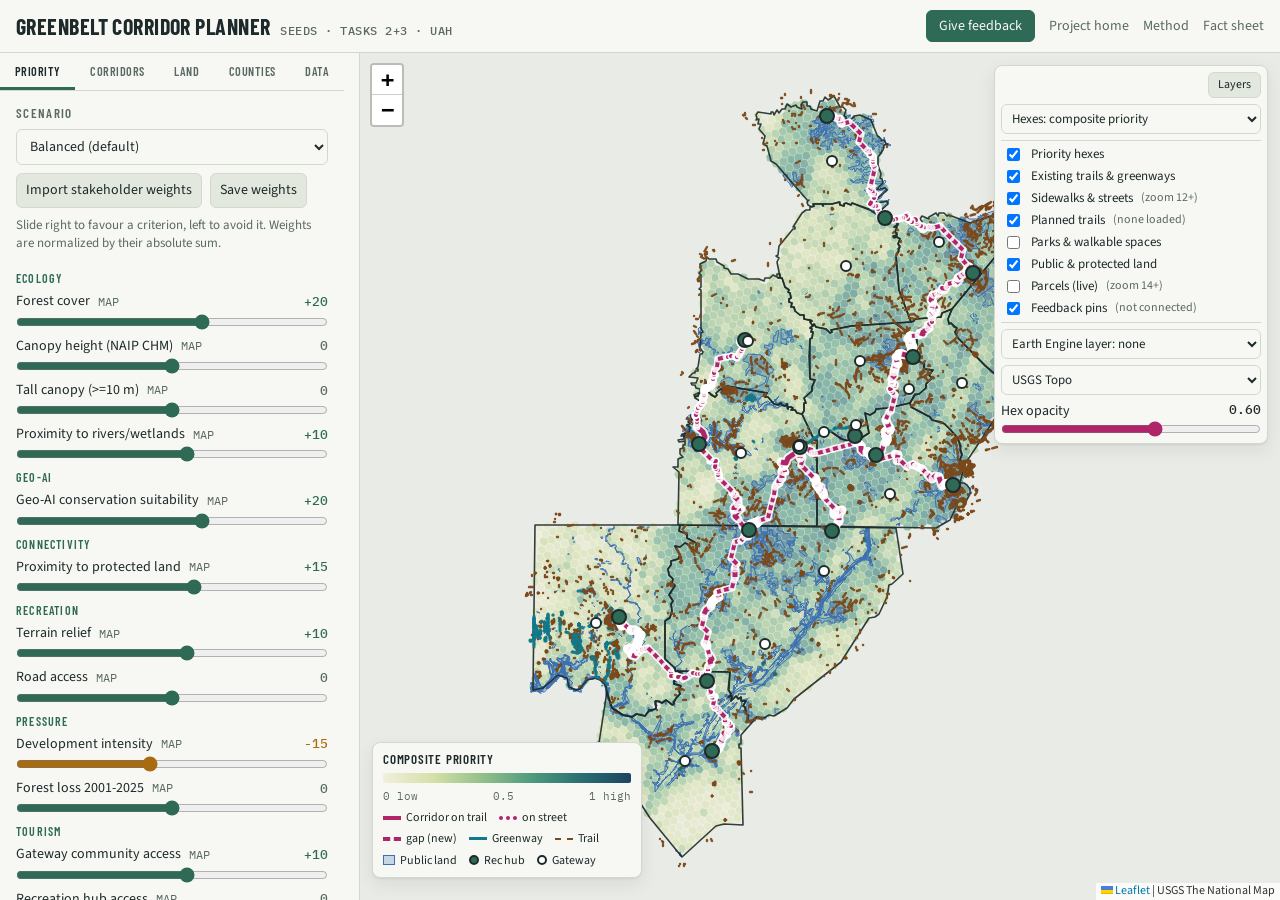
==== commit 4b84e566: "Greenbelt Corridor Planner v0.2.4 + Pages deploy" ====
--- a/Task 2 Multi-County Feasibility Study and Greenbelt Corridor Planning/greenbelt_corridor_planner/docs/tool/index.html
+++ b/Task 2 Multi-County Feasibility Study and Greenbelt Corridor Planning/greenbelt_corridor_planner/docs/tool/index.html
@@ -9,7 +9,7 @@
 <link rel="preconnect" href="https://fonts.gstatic.com" crossorigin>
 <link rel="stylesheet" href="https://fonts.googleapis.com/css2?family=Barlow+Condensed:wght@500;600;700&family=IBM+Plex+Mono:wght@400;500&family=Source+Sans+3:wght@400;600&display=swap">
 <link rel="stylesheet" href="../assets/vendor/leaflet.css">
-<link rel="stylesheet" href="../assets/app.css">
+<link rel="stylesheet" href="../assets/app.css?v=0.2.4">
 </head>
 <body>
 <div class="app">
@@ -238,7 +238,7 @@
 </div>
 <script src="../assets/vendor/leaflet.js"></script>
 <script src="../assets/vendor/h3-js.umd.js"></script>
-<script src="../assets/engine.js"></script>
-<script src="../assets/app.js"></script>
+<script src="../assets/engine.js?v=0.2.4"></script>
+<script src="../assets/app.js?v=0.2.4"></script>
 </body>
 </html>
--- a/Task 2 Multi-County Feasibility Study and Greenbelt Corridor Planning/greenbelt_corridor_planner/docs/assets/app.css
+++ b/Task 2 Multi-County Feasibility Study and Greenbelt Corridor Planning/greenbelt_corridor_planner/docs/assets/app.css
@@ -34,13 +34,16 @@
 }
 
 html, body { height: 100%; }
+body { overflow: hidden; }
 body { background: var(--bg); color: var(--ink); font: 15px/1.45 var(--f-body); margin: 0; }
 * { box-sizing: border-box; }
 [hidden] { display: none !important; }
 button, input, select { font: inherit; color: inherit; }
 :focus-visible { outline: 2px solid var(--accent); outline-offset: 2px; }
 
-.app { height: 100vh; height: 100dvh; display: grid; grid-template-rows: auto auto minmax(0, 1fr); overflow: hidden; }
+.app { height: 100vh; height: 100dvh; display: flex; flex-direction: column; overflow: hidden; }
+.app > .bar, .app > .banner { flex: 0 0 auto; }
+.app > .shell { flex: 1 1 0; }
 .bar {
   display: flex; align-items: center; gap: 16px; flex-wrap: wrap;
   padding: 10px 16px; border-bottom: 1px solid var(--rule); background: var(--panel);
@@ -57,8 +60,8 @@
 }
 .banner code { font-family: var(--f-mono); font-size: 12px; }
 
-.shell { display: grid; grid-template-columns: clamp(300px, 30vw, 400px) minmax(0, 1fr); grid-template-rows: minmax(0, 1fr); min-height: 0; overflow: hidden; }
-.panel { background: var(--panel); border-right: 1px solid var(--rule); overflow-y: auto; overflow-x: hidden; min-width: 0; min-height: 0; overflow-wrap: anywhere; scrollbar-gutter: stable; }
+.shell { display: grid; grid-template-columns: clamp(360px, 27vw, 460px) minmax(0, 1fr); grid-template-rows: minmax(0, 1fr); min-height: 0; overflow: hidden; }
+.panel { background: var(--panel); border-right: 1px solid var(--rule); overflow-y: auto; overflow-x: hidden; min-width: 0; min-height: 0; scrollbar-gutter: stable; }
 .mapwrap { position: relative; min-height: 0; min-width: 0; }
 #map { position: absolute; inset: 0; background: var(--bg); }
 /* narrow screens: map pinned on top at a fixed height, panel scrolls underneath */
@@ -74,8 +77,8 @@
 /* tabs */
 .tabs { display: flex; position: sticky; top: 0; z-index: 2; background: var(--panel); border-bottom: 1px solid var(--rule); }
 .tabs button {
-  flex: 1; border: 0; background: none; padding: 11px 4px 9px; cursor: pointer;
-  font: 600 14px var(--f-display); letter-spacing: .08em; text-transform: uppercase; color: var(--muted);
+  flex: 1 1 auto; min-width: 0; white-space: nowrap; border: 0; background: none; padding: 11px 5px 9px; cursor: pointer;
+  font: 600 clamp(11.5px, .95vw, 14px) var(--f-display); letter-spacing: .04em; text-transform: uppercase; color: var(--muted);
   border-bottom: 3px solid transparent;
 }
 .tabs button[aria-selected="true"] { color: var(--ink); border-bottom-color: var(--forest); }
@@ -134,13 +137,14 @@
 .stat b { display: block; font: 600 22px/1.1 var(--f-display); font-variant-numeric: tabular-nums; }
 .stat span { font-size: 12px; color: var(--muted); }
 .tbl { overflow-x: auto; }
-table { width: 100%; border-collapse: collapse; font-size: 13px; }
-th { text-align: left; font: 600 11px var(--f-display); letter-spacing: .1em; text-transform: uppercase;
-  color: var(--muted); padding: 4px 6px; border-bottom: 1px solid var(--rule); }
-td { padding: 5px 6px; border-bottom: 1px solid var(--rule); font-variant-numeric: tabular-nums; }
-td.n { text-align: right; font-family: var(--f-mono); font-size: 12px; }
+table { width: 100%; border-collapse: collapse; font-size: 12.5px; }
+td .k, td .pill { white-space: nowrap; }
+th { white-space: nowrap; text-align: left; font: 600 11px var(--f-display); letter-spacing: .05em; text-transform: uppercase;
+  color: var(--muted); padding: 4px 3px; border-bottom: 1px solid var(--rule); }
+td { overflow-wrap: break-word; padding: 5px 3px; border-bottom: 1px solid var(--rule); font-variant-numeric: tabular-nums; }
+td.n { white-space: nowrap; text-align: right; font-family: var(--f-mono); font-size: 12px; }
 th.n { text-align: right; }
-.pill { display: inline-block; padding: 1px 7px; border-radius: 99px; font-size: 11px; font-weight: 600;
+.pill { display: inline-block; padding: 1px 6px; border-radius: 99px; font-size: 10.5px; font-weight: 600;
   background: var(--chip); white-space: nowrap; }
 .pill.Distressed { background: color-mix(in srgb, var(--accent) 22%, var(--panel)); }
 .pill.At-Risk { background: color-mix(in srgb, var(--ochre) 24%, var(--panel)); }
